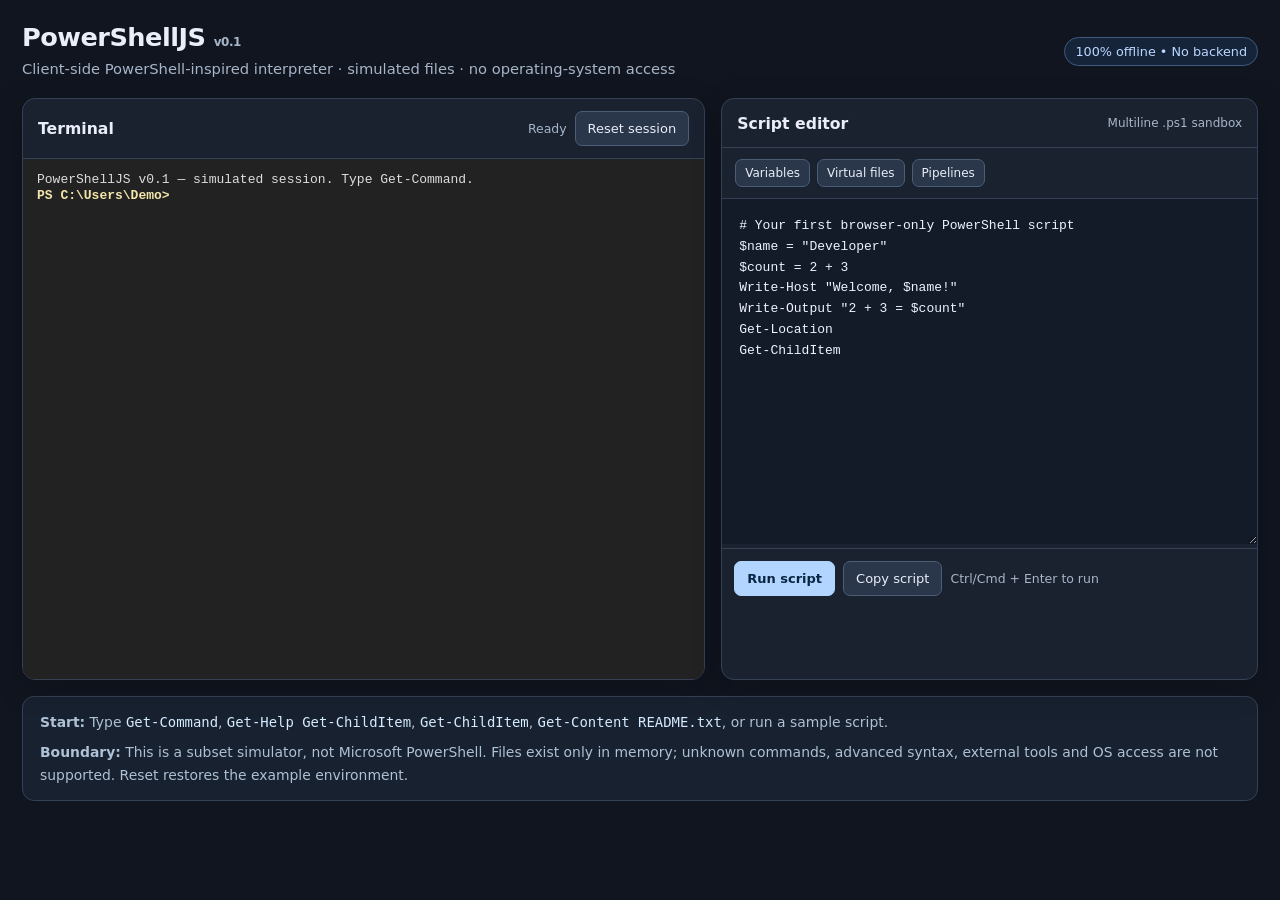
==== index.html @ 0ccc7b7d "v0.1" ====
<!DOCTYPE html>
<html lang="en">
<head>
  <meta charset="utf-8">
  <meta name="viewport" content="width=device-width,initial-scale=1">
  <title>PowerShellJS v0.1 — Browser Simulator</title>
  <link rel="stylesheet" href="COM_TERM.css">
  <link rel="stylesheet" href="PS_APP.css">
</head>
<body>
  <main class="page">
    <header class="top">
      <div><h1>PowerShellJS <span class="mini">v0.1</span></h1>
        <p class="subtitle">Client-side PowerShell-inspired interpreter · simulated files · no operating-system access</p></div>
      <span class="tag">100% offline • No backend</span>
    </header>
    <div class="layout">
      <section class="panel" aria-label="PowerShell terminal">
        <div class="panelhead"><h2>Terminal</h2><div class="controls"><span id="status" class="status" aria-live="polite">Ready</span><button id="reset" title="Reset variables and virtual files">Reset session</button></div></div>
        <div class="terminal-shell"><div id="terminal" aria-label="Command terminal"></div></div>
      </section>
      <section class="panel" aria-label="PowerShell script editor">
        <div class="panelhead"><h2>Script editor</h2><span class="mini">Multiline .ps1 sandbox</span></div>
        <div class="sample-bar" aria-label="Example scripts">
          <button type="button" data-example="hello">Variables</button>
          <button type="button" data-example="files">Virtual files</button>
          <button type="button" data-example="pipeline">Pipelines</button>
        </div>
        <label class="sr-only" for="script">PowerShell script</label>
        <textarea id="script" class="editor" autocomplete="off" spellcheck="false"># Your first browser-only PowerShell script
$name = "Developer"
$count = 2 + 3
Write-Host "Welcome, $name!"
Write-Output "2 + 3 = $count"
Get-Location
Get-ChildItem</textarea>
        <div class="toolbar">
          <button class="primary" type="button" id="run">Run script</button>
          <button type="button" id="copy">Copy script</button>
          <span class="status">Ctrl/Cmd + Enter to run</span>
        </div>
      </section>
    </div>
    <section class="notes" aria-label="Simulator information">
      <p><strong>Start:</strong> Type <code>Get-Command</code>, <code>Get-Help Get-ChildItem</code>, <code>Get-ChildItem</code>, <code>Get-Content README.txt</code>, or run a sample script.</p>
      <p><strong>Boundary:</strong> This is a subset simulator, not Microsoft PowerShell. Files exist only in memory; unknown commands, advanced syntax, external tools and OS access are not supported. Reset restores the example environment.</p>
    </section>
  </main>
  <script src="COM_TERM.js"></script>
  <script src="PS_CORE.js"></script>
  <script src="PS_TERMINAL_ADAPTER.js"></script>
  <script>
    (function () {
      'use strict';
      const registry = new PowerShellTerminal.EngineRegistry();
      registry.register('builtin-v0.1', () => new PowerShellJS.PowerShellSimulator());
      const terminal = new TERMINAL({
        container:'terminal', storageKey:'PowerShellJS_v01_history',
        welcome:'PowerShellJS v0.1 — simulated session. Type Get-Command.\n',
        prompt:'PS C:\\Users\\Demo',separator:'&gt; ', preserveWhitespace:true
      });
      const status = document.querySelector('#status');
      const adapter = new PowerShellTerminal.TerminalEngineAdapter(terminal,registry.create('builtin-v0.1'),{
        onStatus: value => {status.textContent = value;}
      });
      const editor=document.querySelector('#script');
      const samples={
        hello: '# Variables, interpolation and arithmetic\n$name = "Ada"\n$count = 5 * 3\nWrite-Host "Hello, $name"\nWrite-Output "Result: $count"\n$count',
        files: '# Files are simulated, not written to your computer\nGet-Location\nGet-ChildItem C:\\Temp\nNew-Item -Path C:\\Temp\\notes.txt -ItemType File\nSet-Content -Path C:\\Temp\\notes.txt -Value "Saved in virtual memory"\nGet-Content C:\\Temp\\notes.txt\nTest-Path C:\\Temp\\notes.txt',
        pipeline: '# Objects flow between supported cmdlets\nGet-ChildItem C:\\Users\\Demo | Where-Object { $_.Length -gt 10 } | Select-Object Name,Length\nGet-Command | Sort-Object -Property Name | Select-Object Name'
      };
      document.querySelector('#run').addEventListener('click',()=>adapter.submit(editor.value));
      document.querySelector('#reset').addEventListener('click',()=>adapter.reset());
      document.querySelector('#copy').addEventListener('click',async()=>{
        try {await navigator.clipboard.writeText(editor.value);status.textContent='Copied';}
        catch (_) {editor.focus();editor.select();status.textContent='Select and copy script';}
      });
      document.querySelectorAll('[data-example]').forEach(button=>button.addEventListener('click',()=>{editor.value=samples[button.dataset.example];editor.focus();}));
      editor.addEventListener('keydown',event=>{
        if(event.key==='Enter' && (event.ctrlKey || event.metaKey)) {event.preventDefault();adapter.submit(editor.value);}
        if(event.key==='Tab' && !event.shiftKey) {
          event.preventDefault();const a=editor.selectionStart,b=editor.selectionEnd;
          editor.setRangeText('  ',a,b,'end');
        }
      });
      // Deliberately export a small development API without binding it to COM_TERM internals.
      window.PowerShellJSApp={registry,adapter,terminal,get engine(){return adapter.engine;}};
    })();
  </script>
</body>
</html>
---- COM_TERM.css ----
/*
 * COM_TERM.css
 *
 * Terminal rules extracted from the VanillaTerm section of AsciiCAD.css,
 * scoped for RetroAppleJS.  Page-global AsciiCAD styles are intentionally
 * excluded.
 */

.VanillaTerm { background-color: #222222; color: white; font-family: "Inconsolata", "Courier New", Courier, monospace; text-underline-offset: 0.2em; font-weight: bold; font-size:80%; overflow: hidden; padding: 0.1em 0.1em; }
.VanillaTerm .container { width: 100%; height: 100%; overflow-y: auto; }
.VanillaTerm .container ::selection { background-color: #f3e5ab; text-shadow: none !important; }
.VanillaTerm .container { scrollbar-color: #808080 #222; }
.VanillaTerm output { clear: both; line-height: 1.25em; width: 100%; }
.VanillaTerm output pre { margin: 0; padding: 0; }
.VanillaTerm output span { display: block; font-weight: normal; color: #dddddd; }
.VanillaTerm .prompt,
.VanillaTerm a { color: #f3e5ab; font-weight: bold; }
.VanillaTerm .prompt { line-height: 1.25em; margin-right: 0.5em; }
.VanillaTerm .command { display: flex; }
.VanillaTerm .command.input .prompt { color: grey; font-weight: normal; }
.VanillaTerm .command.idle .input { display: none; }
.VanillaTerm .command.hidden .prompt { display: none; }
.VanillaTerm .command.hidden .input { max-width: 1px; }
.VanillaTerm .command .input { background-color: transparent; border: none; color: inherit; font: inherit; flex: 1; margin: 0; outline: none; padding: 0; }

/*
 * Serial Pro terminal presentation modes.
 *
 * Dark is the normal terminal view. Light deliberately reuses the shared
 * COM_MAIN.css .dotmatrix_bck paper skin so printer/text-stream output can be
 * read as continuous paper rather than as a CRT-like terminal.
 */
.serialpro_terminal_host.serialpro_terminal_light.VanillaTerm {
  background-color:#f4f4f4;
  color:#111111;
}

.serialpro_terminal_host.serialpro_terminal_light.VanillaTerm .container {
  scrollbar-color:#9a9a9a transparent;
}

.serialpro_terminal_host.serialpro_terminal_light.VanillaTerm output span {
  color:#111111;
}

.serialpro_terminal_host.serialpro_terminal_light.VanillaTerm output span.serial-rx {
  color:#111111;
}

.serialpro_terminal_host.serialpro_terminal_light.VanillaTerm output span.serial-tx,
.serialpro_terminal_host.serialpro_terminal_light.VanillaTerm .prompt,
.serialpro_terminal_host.serialpro_terminal_light.VanillaTerm a {
  color:#6b4e16;
}

.serialpro_terminal_host.serialpro_terminal_light.VanillaTerm output span.serial-meta {
  color:#606060;
}

.serialpro_terminal_host.serialpro_terminal_light.VanillaTerm .command .input {
  color:#111111;
}

.serialpro_terminal_host.serialpro_terminal_light.VanillaTerm .container ::selection {
  background-color:#6b4e16;
  color:#ffffff;
}


.VanillaTerm .command .spinner:before { display: inline-block; content: "\280B"; animation: VanillaTerm_spin 1s linear infinite; vertical-align: middle; margin-right: 10px; }
@keyframes VanillaTerm_spin { 0% { content: "\280B" } 10% { content: "\2819" } 20% { content: "\2839" } 30% { content: "\2838" } 40% { content: "\283C" }
50% { content: "\2834" } 60% { content: "\2826" } 70% { content: "\2827" } 80% { content: "\2807" } 90% { content: "\280F" } }

.VanillaTerm output span.serial-stream {
  display:inline;
  white-space:pre-wrap;
  overflow-wrap:anywhere;
}

.VanillaTerm output span.serial-rx { color:#dddddd; }
.VanillaTerm output span.serial-tx { color:#f3e5ab; }
.VanillaTerm output span.serial-meta { color:#9aa3aa; font-style:italic; }

.serialpro_terminal_popup .com_popup_body {
  background:#222222;
  padding:0;
  overflow:hidden;
}

.serialpro_terminal_host {
  width:100%;
  height:100%;
  min-height:0;
}
---- PS_APP.css ----
:root { color-scheme: dark; --bg:#10151f; --panel:#1a2230; --line:#344155; --text:#e9eef9; --muted:#a7b5c8; --accent:#9ac7ff; --focus:#c4d9ff; }
* { box-sizing: border-box; }
html, body { margin:0; min-height:100%; background:var(--bg); color:var(--text); font-family:system-ui,-apple-system,"Segoe UI",sans-serif; }
body { padding:22px; }
.page { margin:0 auto; max-width:1320px; }
.top {display:flex;align-items:center;justify-content:space-between;gap:20px;margin-bottom:18px;flex-wrap:wrap}
h1 {font-size:1.6rem;letter-spacing:-.02em;margin:0 0 6px}
.subtitle {margin:0;color:var(--muted);font-size:.92rem;line-height:1.5}
.tag {font-size:.8rem;color:#bad7ff;padding:6px 10px;border:1px solid #3d5b7f;border-radius:25px;background:#16243a;white-space:nowrap}
.layout {display:grid;grid-template-columns:minmax(0,1.12fr) minmax(360px,.88fr);gap:16px}
.panel {border:1px solid var(--line);background:var(--panel);border-radius:13px;overflow:hidden;min-width:0;box-shadow:0 8px 30px #05070b3d}
.panelhead {display:flex;align-items:center;justify-content:space-between;gap:12px;padding:12px 15px;border-bottom:1px solid var(--line);min-height:49px}
.panelhead h2 {margin:0;font-size:.98rem;font-weight:650}
.mini {font-size:.75rem;color:var(--muted)}
.terminal-shell {height:520px;min-height:240px;background:#222}
#terminal {height:100%;width:100%;padding:13px 14px;font-size:13px;font-weight:normal}
#terminal.VanillaTerm .container {height:100%}
#terminal.VanillaTerm .command {min-height:20px}
#terminal.VanillaTerm .command .prompt {white-space:pre}
#terminal.VanillaTerm output .line {display:flex;white-space:pre-wrap;overflow-wrap:anywhere;align-items:flex-start}
#terminal.VanillaTerm output .line .prompt {flex-shrink:0}
#terminal.VanillaTerm output span.serial-stream {line-height:1.55}
.editor {width:100%;min-height:345px;resize:vertical;border:0;outline:0;background:#141b28;color:#edf3ff;padding:17px;font:13px/1.6 "SFMono-Regular",Consolas,"Courier New",monospace;tab-size:2}
.editor:focus-visible {box-shadow:inset 0 0 0 2px #587db1}
.toolbar {display:flex;flex-wrap:wrap;gap:8px;padding:12px;border-top:1px solid var(--line);align-items:center}
button,select {font:inherit;font-size:13px;border-radius:7px;border:1px solid #4b5d77;color:#e9eef9;background:#2a3649;cursor:pointer;padding:9px 12px}
button:hover,select:hover {border-color:#9ac7ff;background:#354765}
button:focus-visible,select:focus-visible {outline:2px solid var(--focus);outline-offset:2px}
button.primary {background:#b2d5ff;color:#0a2542;border-color:#b2d5ff;font-weight:700}
button.primary:hover {background:#d6e9ff}
.controls {display:flex;justify-content:space-between;gap:8px;flex-wrap:wrap;align-items:center}
.status {color:var(--muted);font-size:.78rem}
.notes {border:1px solid var(--line);background:#172130;padding:14px 17px;border-radius:12px;margin-top:16px;color:#afc1d5;font-size:.87rem;line-height:1.6}
.notes p {margin:0 0 8px}.notes p:last-child{margin:0}
.notes code {color:#d5ebff}
.sample-bar {display:flex;flex-wrap:wrap;gap:7px;padding:11px 13px;border-bottom:1px solid var(--line)}
.sample-bar button {padding:6px 9px;font-size:12px}
.sr-only {position:absolute;width:1px;height:1px;padding:0;margin:-1px;overflow:hidden;clip:rect(0,0,0,0);white-space:nowrap;border:0}
@media(max-width:850px) {.layout {grid-template-columns:1fr}.terminal-shell {height:350px}.editor {min-height:260px}body{padding:12px}}
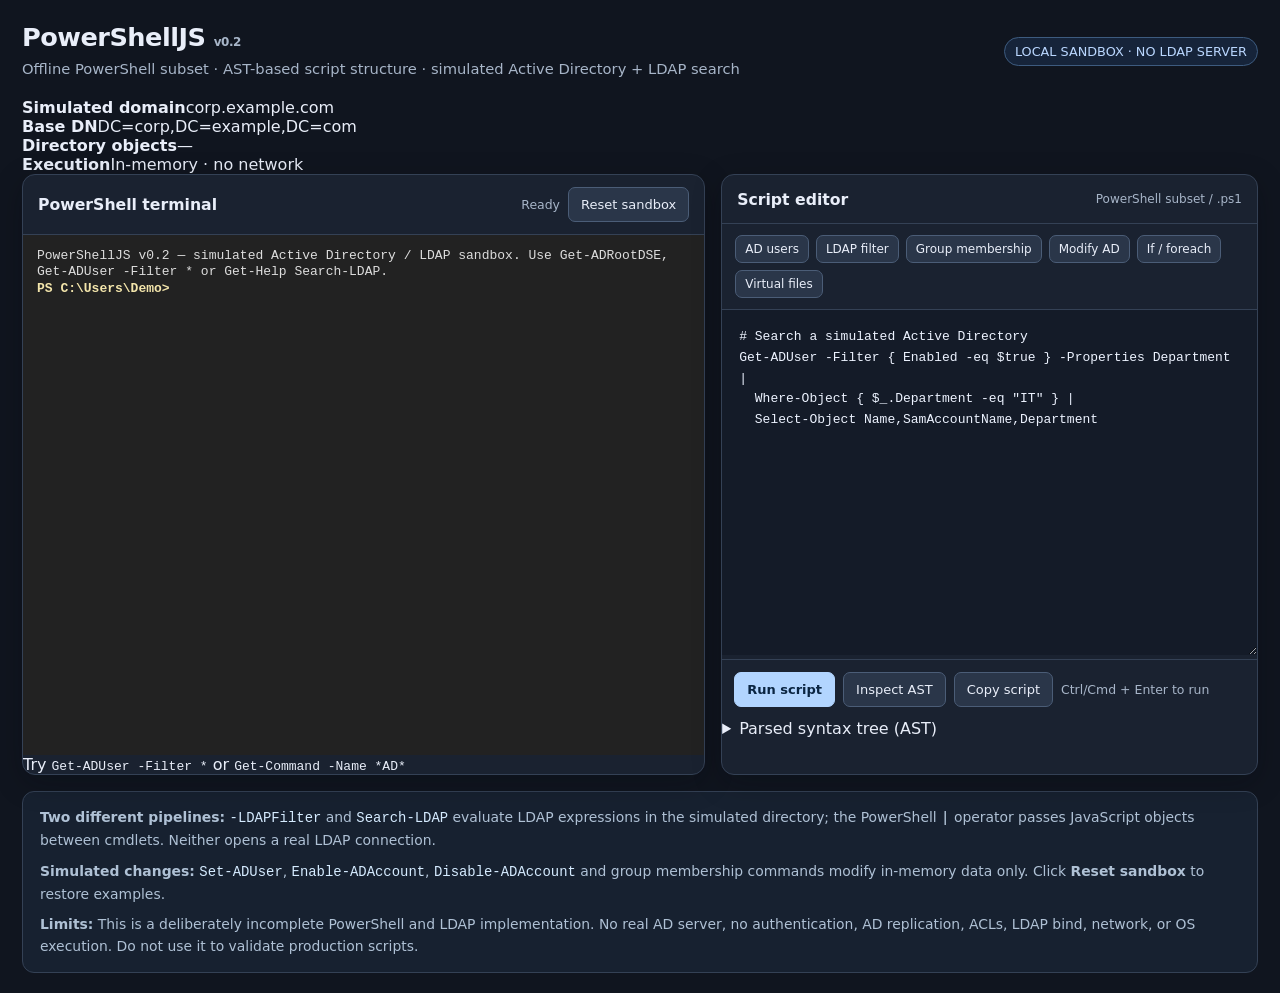
==== commit 310ffaaf: "cleanup" ====
--- a/index.html
+++ b/index.html
@@ -1,91 +1,100 @@
 <!DOCTYPE html>
 <html lang="en">
 <head>
-  <meta charset="utf-8">
-  <meta name="viewport" content="width=device-width,initial-scale=1">
-  <title>PowerShellJS v0.1 — Browser Simulator</title>
-  <link rel="stylesheet" href="COM_TERM.css">
-  <link rel="stylesheet" href="PS_APP.css">
+  <meta charset="utf-8"><meta name="viewport" content="width=device-width,initial-scale=1">
+  <title>PowerShellJS v0.2 — Active Directory Sandbox</title>
+  <link rel="stylesheet" href="COM_TERM.css"><link rel="stylesheet" href="PS_APP.css">
 </head>
 <body>
-  <main class="page">
-    <header class="top">
-      <div><h1>PowerShellJS <span class="mini">v0.1</span></h1>
-        <p class="subtitle">Client-side PowerShell-inspired interpreter · simulated files · no operating-system access</p></div>
-      <span class="tag">100% offline • No backend</span>
-    </header>
-    <div class="layout">
-      <section class="panel" aria-label="PowerShell terminal">
-        <div class="panelhead"><h2>Terminal</h2><div class="controls"><span id="status" class="status" aria-live="polite">Ready</span><button id="reset" title="Reset variables and virtual files">Reset session</button></div></div>
-        <div class="terminal-shell"><div id="terminal" aria-label="Command terminal"></div></div>
-      </section>
-      <section class="panel" aria-label="PowerShell script editor">
-        <div class="panelhead"><h2>Script editor</h2><span class="mini">Multiline .ps1 sandbox</span></div>
-        <div class="sample-bar" aria-label="Example scripts">
-          <button type="button" data-example="hello">Variables</button>
-          <button type="button" data-example="files">Virtual files</button>
-          <button type="button" data-example="pipeline">Pipelines</button>
-        </div>
-        <label class="sr-only" for="script">PowerShell script</label>
-        <textarea id="script" class="editor" autocomplete="off" spellcheck="false"># Your first browser-only PowerShell script
-$name = "Developer"
-$count = 2 + 3
-Write-Host "Welcome, $name!"
-Write-Output "2 + 3 = $count"
-Get-Location
-Get-ChildItem</textarea>
-        <div class="toolbar">
-          <button class="primary" type="button" id="run">Run script</button>
-          <button type="button" id="copy">Copy script</button>
-          <span class="status">Ctrl/Cmd + Enter to run</span>
-        </div>
-      </section>
+<main class="page">
+  <header class="top">
+    <div>
+      <h1>PowerShellJS <span class="mini">v0.2</span></h1>
+      <p class="subtitle">Offline PowerShell subset · AST-based script structure · simulated Active Directory + LDAP search</p>
     </div>
-    <section class="notes" aria-label="Simulator information">
-      <p><strong>Start:</strong> Type <code>Get-Command</code>, <code>Get-Help Get-ChildItem</code>, <code>Get-ChildItem</code>, <code>Get-Content README.txt</code>, or run a sample script.</p>
-      <p><strong>Boundary:</strong> This is a subset simulator, not Microsoft PowerShell. Files exist only in memory; unknown commands, advanced syntax, external tools and OS access are not supported. Reset restores the example environment.</p>
+    <span class="tag">LOCAL SANDBOX · NO LDAP SERVER</span>
+  </header>
+  <div class="directory-strip" aria-label="Directory environment">
+    <div><strong>Simulated domain</strong><span>corp.example.com</span></div>
+    <div><strong>Base DN</strong><span>DC=corp,DC=example,DC=com</span></div>
+    <div><strong>Directory objects</strong><span id="entry-count">—</span></div>
+    <div><strong>Execution</strong><span>In-memory · no network</span></div>
+  </div>
+  <div class="layout">
+    <section class="panel" aria-label="PowerShell terminal">
+      <div class="panelhead"><h2>PowerShell terminal</h2><div class="controls"><span id="status" class="status" aria-live="polite">Ready</span><button id="reset" type="button" title="Reset variables, virtual files, simulated AD objects, and LDAP query log">Reset sandbox</button></div></div>
+      <div class="terminal-shell"><div id="terminal" aria-label="Interactive PowerShell terminal"></div></div>
+      <div class="panel-foot">Try <code>Get-ADUser -Filter *</code> or <code>Get-Command -Name *AD*</code></div>
     </section>
-  </main>
-  <script src="COM_TERM.js"></script>
-  <script src="PS_CORE.js"></script>
-  <script src="PS_TERMINAL_ADAPTER.js"></script>
-  <script>
-    (function () {
-      'use strict';
-      const registry = new PowerShellTerminal.EngineRegistry();
-      registry.register('builtin-v0.1', () => new PowerShellJS.PowerShellSimulator());
-      const terminal = new TERMINAL({
-        container:'terminal', storageKey:'PowerShellJS_v01_history',
-        welcome:'PowerShellJS v0.1 — simulated session. Type Get-Command.\n',
-        prompt:'PS C:\\Users\\Demo',separator:'&gt; ', preserveWhitespace:true
-      });
-      const status = document.querySelector('#status');
-      const adapter = new PowerShellTerminal.TerminalEngineAdapter(terminal,registry.create('builtin-v0.1'),{
-        onStatus: value => {status.textContent = value;}
-      });
-      const editor=document.querySelector('#script');
-      const samples={
-        hello: '# Variables, interpolation and arithmetic\n$name = "Ada"\n$count = 5 * 3\nWrite-Host "Hello, $name"\nWrite-Output "Result: $count"\n$count',
-        files: '# Files are simulated, not written to your computer\nGet-Location\nGet-ChildItem C:\\Temp\nNew-Item -Path C:\\Temp\\notes.txt -ItemType File\nSet-Content -Path C:\\Temp\\notes.txt -Value "Saved in virtual memory"\nGet-Content C:\\Temp\\notes.txt\nTest-Path C:\\Temp\\notes.txt',
-        pipeline: '# Objects flow between supported cmdlets\nGet-ChildItem C:\\Users\\Demo | Where-Object { $_.Length -gt 10 } | Select-Object Name,Length\nGet-Command | Sort-Object -Property Name | Select-Object Name'
-      };
-      document.querySelector('#run').addEventListener('click',()=>adapter.submit(editor.value));
-      document.querySelector('#reset').addEventListener('click',()=>adapter.reset());
-      document.querySelector('#copy').addEventListener('click',async()=>{
-        try {await navigator.clipboard.writeText(editor.value);status.textContent='Copied';}
-        catch (_) {editor.focus();editor.select();status.textContent='Select and copy script';}
-      });
-      document.querySelectorAll('[data-example]').forEach(button=>button.addEventListener('click',()=>{editor.value=samples[button.dataset.example];editor.focus();}));
-      editor.addEventListener('keydown',event=>{
-        if(event.key==='Enter' && (event.ctrlKey || event.metaKey)) {event.preventDefault();adapter.submit(editor.value);}
-        if(event.key==='Tab' && !event.shiftKey) {
-          event.preventDefault();const a=editor.selectionStart,b=editor.selectionEnd;
-          editor.setRangeText('  ',a,b,'end');
-        }
-      });
-      // Deliberately export a small development API without binding it to COM_TERM internals.
-      window.PowerShellJSApp={registry,adapter,terminal,get engine(){return adapter.engine;}};
-    })();
-  </script>
+    <section class="panel" aria-label="PowerShell script editor">
+      <div class="panelhead"><h2>Script editor</h2><span class="mini">PowerShell subset / .ps1</span></div>
+      <nav class="sample-bar" aria-label="Sample scripts">
+        <button type="button" data-example="adUsers">AD users</button>
+        <button type="button" data-example="ldap">LDAP filter</button>
+        <button type="button" data-example="groups">Group membership</button>
+        <button type="button" data-example="modify">Modify AD</button>
+        <button type="button" data-example="logic">If / foreach</button>
+        <button type="button" data-example="files">Virtual files</button>
+      </nav>
+      <label class="sr-only" for="script">PowerShell script source</label>
+      <textarea id="script" class="editor" spellcheck="false" autocomplete="off"># Search a simulated Active Directory
+Get-ADUser -Filter { Enabled -eq $true } -Properties Department |
+  Where-Object { $_.Department -eq "IT" } |
+  Select-Object Name,SamAccountName,Department</textarea>
+      <div class="toolbar"><button class="primary" id="run" type="button">Run script</button><button id="inspect" type="button">Inspect AST</button><button id="copy" type="button">Copy script</button><span class="status">Ctrl/Cmd + Enter to run</span></div>
+      <details class="ast-details" id="ast-details"><summary>Parsed syntax tree (AST)</summary><pre id="ast-output" class="ast-output">Click Inspect AST to see the structural parser output.</pre></details>
+    </section>
+  </div>
+  <section class="notes">
+    <p><strong>Two different pipelines:</strong> <code>-LDAPFilter</code> and <code>Search-LDAP</code> evaluate LDAP expressions in the simulated directory; the PowerShell <code>|</code> operator passes JavaScript objects between cmdlets. Neither opens a real LDAP connection.</p>
+    <p><strong>Simulated changes:</strong> <code>Set-ADUser</code>, <code>Enable-ADAccount</code>, <code>Disable-ADAccount</code> and group membership commands modify in-memory data only. Click <strong>Reset sandbox</strong> to restore examples.</p>
+    <p><strong>Limits:</strong> This is a deliberately incomplete PowerShell and LDAP implementation. No real AD server, no authentication, AD replication, ACLs, LDAP bind, network, or OS execution. Do not use it to validate production scripts.</p>
+  </section>
+</main>
+<script src="COM_TERM.js"></script>
+<script src="PS_PARSER.js"></script>
+<script src="PS_AD.js"></script>
+<script src="PS_AD_COMMANDS.js"></script>
+<script src="PS_CORE.js"></script>
+<script src="PS_TERMINAL_ADAPTER.js"></script>
+<script>
+(function(){
+ 'use strict';
+ const registry=new PowerShellTerminal.EngineRegistry();
+ registry.register('powershelljs-0.2',()=>new PowerShellJS.PowerShellSimulator());
+ const terminal=new TERMINAL({container:'terminal',storageKey:'PowerShellJS_v02_history',welcome:'PowerShellJS v0.2 — simulated Active Directory / LDAP sandbox.\nUse Get-ADRootDSE, Get-ADUser -Filter * or Get-Help Search-LDAP.\n',prompt:'PS C:\\Users\\Demo',separator:'&gt; ',preserveWhitespace:true});
+ const status=document.getElementById('status'),editor=document.getElementById('script'),entryCount=document.getElementById('entry-count');
+ const adapter=new PowerShellTerminal.TerminalEngineAdapter(terminal,registry.create('powershelljs-0.2'),{onStatus:value=>{status.textContent=value;}});
+ const samples={
+  adUsers:'# PowerShell AD cmdlet filter + object pipeline\nGet-ADUser -Filter { Enabled -eq $true } -Properties Department,Mail |\n  Where-Object { $_.Department -eq "Finance" } |\n  Select-Object Name,SamAccountName,Department,Mail',
+  ldap:'# RFC 4515-style LDAP assertions interpreted in memory\nSearch-LDAP -BaseDN "OU=Users,DC=corp,DC=example,DC=com" -Scope Subtree -Filter "(&(objectCategory=person)(department=IT)(mail=*))" -Attributes cn,mail,department\nGet-LDAPQueryLog | Select-Object Filter,ResultCount',
+  groups:'# Group nesting and AD transitive membership\nGet-ADGroup -Filter "Name -like \'BR_*\'" | Select-Object Name\nGet-ADGroupMember -Identity APP_Reporting -Recursive | Select-Object Name,SamAccountName\nGet-ADPrincipalGroupMembership -Identity mia.jansen | Select-Object Name',
+  modify:'# Modify the fictional directory (reset restores original data)\nSet-ADUser -Identity leo.chen -Department Operations\nAdd-ADGroupMember -Identity BR_Operations -Members leo.chen\nGet-ADUser -Identity leo.chen -Properties Department\nGet-ADGroupMember -Identity BR_Operations',
+  logic:'# Capture command objects; control flow and functions\n$users = Get-ADUser -Filter "Department -eq \'IT\'" -Properties Department\nfunction ShowUser($u) { Write-Output $u.SamAccountName }\nforeach ($u in $users) {\n  if ($u.Enabled -eq $true) { ShowUser $u }\n}',
+  files:'# Original virtual Windows file system still works\nGet-Location\nGet-ChildItem C:\\Temp\nSet-Content C:\\Temp\\hello.txt -Value "Saved in memory"\nGet-Content C:\\Temp\\hello.txt'
+ };
+ function refreshStats(){entryCount.textContent=adapter.engine.session.directory.all().length+' objects';}
+ document.getElementById('run').addEventListener('click',async()=>{await adapter.submit(editor.value);refreshStats();});
+ document.getElementById('reset').addEventListener('click',async()=>{await adapter.reset();refreshStats();});
+ document.getElementById('inspect').addEventListener('click',()=>{
+  const target=document.getElementById('ast-output'),details=document.getElementById('ast-details');
+  try{target.textContent=JSON.stringify(adapter.engine.parse(editor.value),null,2);status.textContent='AST parsed';}
+  catch(error){target.textContent=`${error.code||'ParserError'}: ${error.message}`;status.textContent='Parse error';}
+  details.open=true;
+ });
+ document.getElementById('copy').addEventListener('click',async()=>{
+  try{await navigator.clipboard.writeText(editor.value);status.textContent='Copied';}
+  catch(_){editor.focus();editor.select();status.textContent='Select script to copy';}
+ });
+ document.querySelectorAll('[data-example]').forEach(button=>button.addEventListener('click',()=>{editor.value=samples[button.dataset.example];editor.focus();}));
+ editor.addEventListener('keydown',event=>{
+  if(event.key==='Enter'&&(event.ctrlKey||event.metaKey)){event.preventDefault();adapter.submit(editor.value).then(refreshStats);}
+  if(event.key==='Tab'&&!event.shiftKey){event.preventDefault();editor.setRangeText('  ',editor.selectionStart,editor.selectionEnd,'end');}
+ });
+ refreshStats();
+ // Minimal inspection surface for automated browser smoke tests.
+ globalThis.PowerShellJSApp={registry,terminal,adapter,editor,examples:samples};
+})();
+</script>
 </body>
 </html>
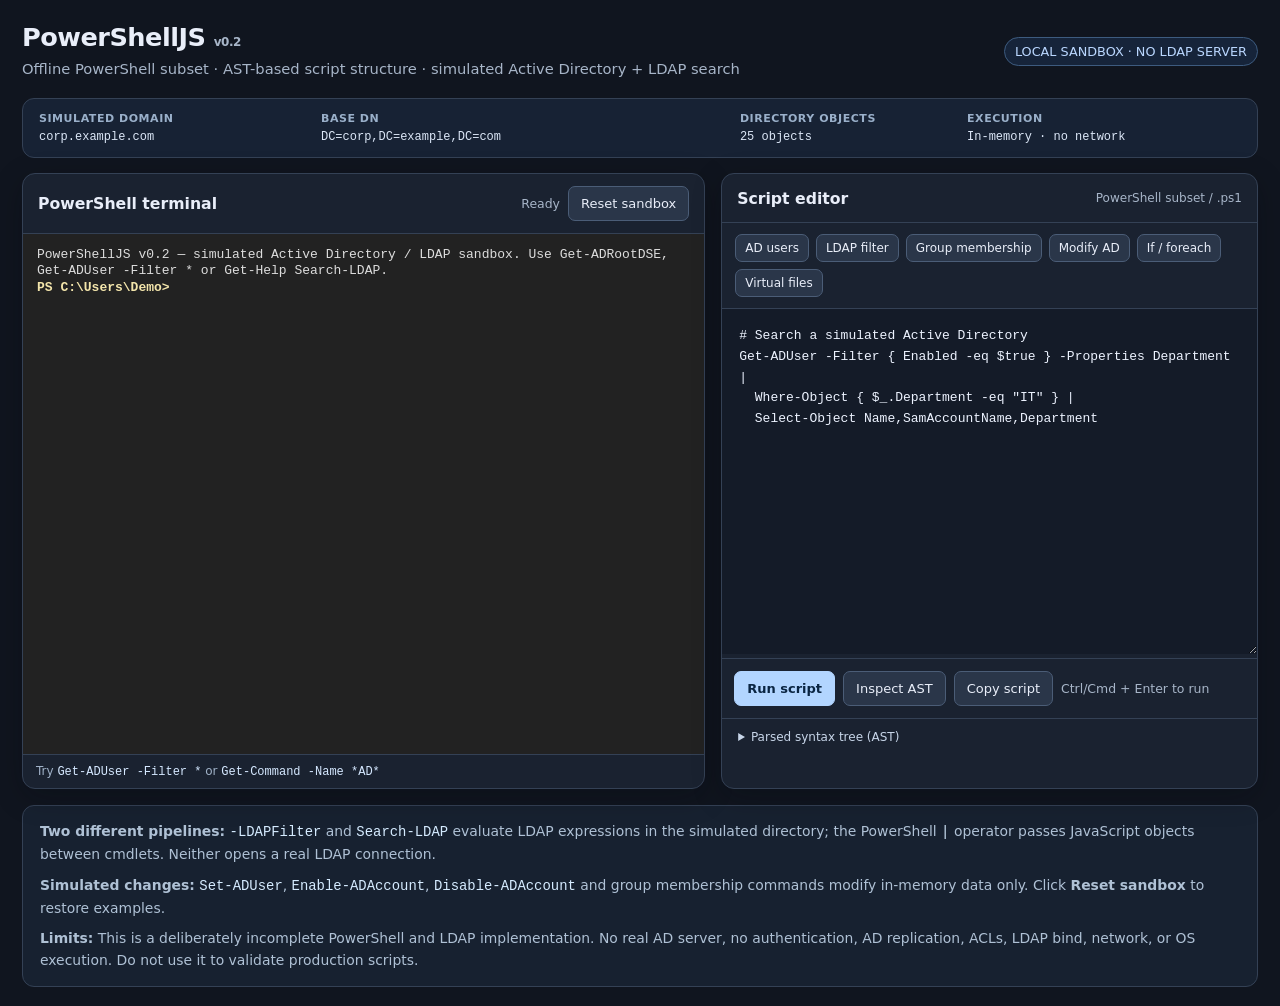
==== commit b89e7d55: "Update index.html" ====
--- a/index.html
+++ b/index.html
@@ -3,7 +3,7 @@
 <head>
   <meta charset="utf-8"><meta name="viewport" content="width=device-width,initial-scale=1">
   <title>PowerShellJS v0.2 — Active Directory Sandbox</title>
-  <link rel="stylesheet" href="COM_TERM.css"><link rel="stylesheet" href="PS_APP.css">
+  <link rel="stylesheet" href="res/COM_TERM.css"><link rel="stylesheet" href="res/PS_APP.css">
 </head>
 <body>
 <main class="page">
@@ -51,12 +51,12 @@
     <p><strong>Limits:</strong> This is a deliberately incomplete PowerShell and LDAP implementation. No real AD server, no authentication, AD replication, ACLs, LDAP bind, network, or OS execution. Do not use it to validate production scripts.</p>
   </section>
 </main>
-<script src="COM_TERM.js"></script>
-<script src="PS_PARSER.js"></script>
-<script src="PS_AD.js"></script>
-<script src="PS_AD_COMMANDS.js"></script>
-<script src="PS_CORE.js"></script>
-<script src="PS_TERMINAL_ADAPTER.js"></script>
+<script src="res/COM_TERM.js"></script>
+<script src="res/PS_PARSER.js"></script>
+<script src="res/PS_AD.js"></script>
+<script src="res/PS_AD_COMMANDS.js"></script>
+<script src="res/PS_CORE.js"></script>
+<script src="res/PS_TERMINAL_ADAPTER.js"></script>
 <script>
 (function(){
  'use strict';
--- a/res/COM_TERM.css
+++ b/res/COM_TERM.css
@@ -0,0 +1,94 @@
+/*
+ * COM_TERM.css
+ *
+ * Terminal rules extracted from the VanillaTerm section of AsciiCAD.css,
+ * scoped for RetroAppleJS.  Page-global AsciiCAD styles are intentionally
+ * excluded.
+ */
+
+.VanillaTerm { background-color: #222222; color: white; font-family: "Inconsolata", "Courier New", Courier, monospace; text-underline-offset: 0.2em; font-weight: bold; font-size:80%; overflow: hidden; padding: 0.1em 0.1em; }
+.VanillaTerm .container { width: 100%; height: 100%; overflow-y: auto; }
+.VanillaTerm .container ::selection { background-color: #f3e5ab; text-shadow: none !important; }
+.VanillaTerm .container { scrollbar-color: #808080 #222; }
+.VanillaTerm output { clear: both; line-height: 1.25em; width: 100%; }
+.VanillaTerm output pre { margin: 0; padding: 0; }
+.VanillaTerm output span { display: block; font-weight: normal; color: #dddddd; }
+.VanillaTerm .prompt,
+.VanillaTerm a { color: #f3e5ab; font-weight: bold; }
+.VanillaTerm .prompt { line-height: 1.25em; margin-right: 0.5em; }
+.VanillaTerm .command { display: flex; }
+.VanillaTerm .command.input .prompt { color: grey; font-weight: normal; }
+.VanillaTerm .command.idle .input { display: none; }
+.VanillaTerm .command.hidden .prompt { display: none; }
+.VanillaTerm .command.hidden .input { max-width: 1px; }
+.VanillaTerm .command .input { background-color: transparent; border: none; color: inherit; font: inherit; flex: 1; margin: 0; outline: none; padding: 0; }
+
+/*
+ * Serial Pro terminal presentation modes.
+ *
+ * Dark is the normal terminal view. Light deliberately reuses the shared
+ * COM_MAIN.css .dotmatrix_bck paper skin so printer/text-stream output can be
+ * read as continuous paper rather than as a CRT-like terminal.
+ */
+.serialpro_terminal_host.serialpro_terminal_light.VanillaTerm {
+  background-color:#f4f4f4;
+  color:#111111;
+}
+
+.serialpro_terminal_host.serialpro_terminal_light.VanillaTerm .container {
+  scrollbar-color:#9a9a9a transparent;
+}
+
+.serialpro_terminal_host.serialpro_terminal_light.VanillaTerm output span {
+  color:#111111;
+}
+
+.serialpro_terminal_host.serialpro_terminal_light.VanillaTerm output span.serial-rx {
+  color:#111111;
+}
+
+.serialpro_terminal_host.serialpro_terminal_light.VanillaTerm output span.serial-tx,
+.serialpro_terminal_host.serialpro_terminal_light.VanillaTerm .prompt,
+.serialpro_terminal_host.serialpro_terminal_light.VanillaTerm a {
+  color:#6b4e16;
+}
+
+.serialpro_terminal_host.serialpro_terminal_light.VanillaTerm output span.serial-meta {
+  color:#606060;
+}
+
+.serialpro_terminal_host.serialpro_terminal_light.VanillaTerm .command .input {
+  color:#111111;
+}
+
+.serialpro_terminal_host.serialpro_terminal_light.VanillaTerm .container ::selection {
+  background-color:#6b4e16;
+  color:#ffffff;
+}
+
+
+.VanillaTerm .command .spinner:before { display: inline-block; content: "\280B"; animation: VanillaTerm_spin 1s linear infinite; vertical-align: middle; margin-right: 10px; }
+@keyframes VanillaTerm_spin { 0% { content: "\280B" } 10% { content: "\2819" } 20% { content: "\2839" } 30% { content: "\2838" } 40% { content: "\283C" }
+50% { content: "\2834" } 60% { content: "\2826" } 70% { content: "\2827" } 80% { content: "\2807" } 90% { content: "\280F" } }
+
+.VanillaTerm output span.serial-stream {
+  display:inline;
+  white-space:pre-wrap;
+  overflow-wrap:anywhere;
+}
+
+.VanillaTerm output span.serial-rx { color:#dddddd; }
+.VanillaTerm output span.serial-tx { color:#f3e5ab; }
+.VanillaTerm output span.serial-meta { color:#9aa3aa; font-style:italic; }
+
+.serialpro_terminal_popup .com_popup_body {
+  background:#222222;
+  padding:0;
+  overflow:hidden;
+}
+
+.serialpro_terminal_host {
+  width:100%;
+  height:100%;
+  min-height:0;
+}
--- a/res/PS_APP.css
+++ b/res/PS_APP.css
@@ -0,0 +1,49 @@
+:root { color-scheme: dark; --bg:#10151f; --panel:#1a2230; --line:#344155; --text:#e9eef9; --muted:#a7b5c8; --accent:#9ac7ff; --focus:#c4d9ff; }
+* { box-sizing: border-box; }
+html, body { margin:0; min-height:100%; background:var(--bg); color:var(--text); font-family:system-ui,-apple-system,"Segoe UI",sans-serif; }
+body { padding:22px; }
+.page { margin:0 auto; max-width:1320px; }
+.top {display:flex;align-items:center;justify-content:space-between;gap:20px;margin-bottom:18px;flex-wrap:wrap}
+h1 {font-size:1.6rem;letter-spacing:-.02em;margin:0 0 6px}
+.subtitle {margin:0;color:var(--muted);font-size:.92rem;line-height:1.5}
+.tag {font-size:.8rem;color:#bad7ff;padding:6px 10px;border:1px solid #3d5b7f;border-radius:25px;background:#16243a;white-space:nowrap}
+.layout {display:grid;grid-template-columns:minmax(0,1.12fr) minmax(360px,.88fr);gap:16px}
+.panel {border:1px solid var(--line);background:var(--panel);border-radius:13px;overflow:hidden;min-width:0;box-shadow:0 8px 30px #05070b3d}
+.panelhead {display:flex;align-items:center;justify-content:space-between;gap:12px;padding:12px 15px;border-bottom:1px solid var(--line);min-height:49px}
+.panelhead h2 {margin:0;font-size:.98rem;font-weight:650}
+.mini {font-size:.75rem;color:var(--muted)}
+.terminal-shell {height:520px;min-height:240px;background:#222}
+#terminal {height:100%;width:100%;padding:13px 14px;font-size:13px;font-weight:normal}
+#terminal.VanillaTerm .container {height:100%}
+#terminal.VanillaTerm .command {min-height:20px}
+#terminal.VanillaTerm .command .prompt {white-space:pre}
+#terminal.VanillaTerm output .line {display:flex;white-space:pre-wrap;overflow-wrap:anywhere;align-items:flex-start}
+#terminal.VanillaTerm output .line .prompt {flex-shrink:0}
+#terminal.VanillaTerm output span.serial-stream {line-height:1.55}
+.editor {width:100%;min-height:345px;resize:vertical;border:0;outline:0;background:#141b28;color:#edf3ff;padding:17px;font:13px/1.6 "SFMono-Regular",Consolas,"Courier New",monospace;tab-size:2}
+.editor:focus-visible {box-shadow:inset 0 0 0 2px #587db1}
+.toolbar {display:flex;flex-wrap:wrap;gap:8px;padding:12px;border-top:1px solid var(--line);align-items:center}
+button,select {font:inherit;font-size:13px;border-radius:7px;border:1px solid #4b5d77;color:#e9eef9;background:#2a3649;cursor:pointer;padding:9px 12px}
+button:hover,select:hover {border-color:#9ac7ff;background:#354765}
+button:focus-visible,select:focus-visible {outline:2px solid var(--focus);outline-offset:2px}
+button.primary {background:#b2d5ff;color:#0a2542;border-color:#b2d5ff;font-weight:700}
+button.primary:hover {background:#d6e9ff}
+.controls {display:flex;justify-content:space-between;gap:8px;flex-wrap:wrap;align-items:center}
+.status {color:var(--muted);font-size:.78rem}
+.notes {border:1px solid var(--line);background:#172130;padding:14px 17px;border-radius:12px;margin-top:16px;color:#afc1d5;font-size:.87rem;line-height:1.6}
+.notes p {margin:0 0 8px}.notes p:last-child{margin:0}
+.notes code {color:#d5ebff}
+.sample-bar {display:flex;flex-wrap:wrap;gap:7px;padding:11px 13px;border-bottom:1px solid var(--line)}
+.sample-bar button {padding:6px 9px;font-size:12px}
+.sr-only {position:absolute;width:1px;height:1px;padding:0;margin:-1px;overflow:hidden;clip:rect(0,0,0,0);white-space:nowrap;border:0}
+@media(max-width:850px) {.layout {grid-template-columns:1fr}.terminal-shell {height:350px}.editor {min-height:260px}body{padding:12px}}
+.directory-strip {display:grid;grid-template-columns:1fr 1.5fr .8fr 1fr;gap:8px;margin-bottom:15px;background:#172234;border:1px solid var(--line);padding:13px 16px;border-radius:12px}
+.directory-strip>div{min-width:0;display:flex;flex-direction:column;gap:5px}
+.directory-strip strong{font-size:11px;text-transform:uppercase;color:#9ab0ca;letter-spacing:.05em}
+.directory-strip span{font-size:12px;font-family:Consolas,Monaco,monospace;color:#dce7f7;overflow-wrap:anywhere}
+.panel-foot{padding:9px 13px;border-top:1px solid var(--line);font-size:12px;color:#9fb1c7}
+.panel-foot code{color:#d5e8ff}
+.ast-details{border-top:1px solid var(--line);font-size:12px;color:#c8d6e9}
+.ast-details>summary{cursor:pointer;padding:11px 16px}
+.ast-output{margin:0;padding:14px 16px;max-height:245px;overflow:auto;background:#111923;white-space:pre-wrap;overflow-wrap:anywhere;font-size:11px;line-height:1.55}
+@media(max-width:850px){.directory-strip{grid-template-columns:repeat(2,minmax(0,1fr))}}
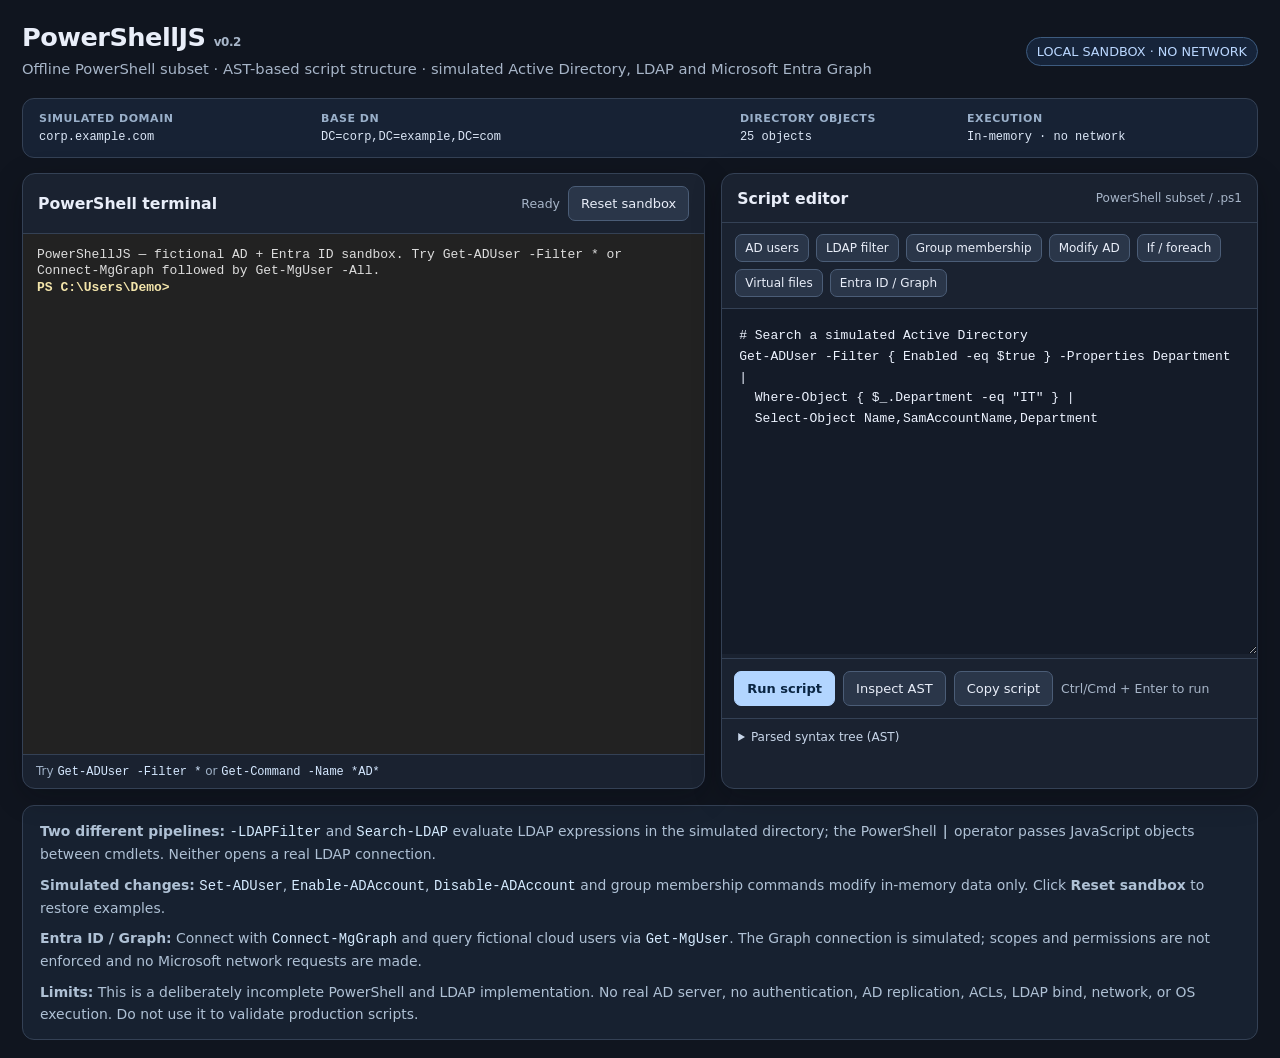
==== commit d516d9f6: "Entra ID - Graph" ====
--- a/index.html
+++ b/index.html
@@ -10,9 +10,9 @@
   <header class="top">
     <div>
       <h1>PowerShellJS <span class="mini">v0.2</span></h1>
-      <p class="subtitle">Offline PowerShell subset · AST-based script structure · simulated Active Directory + LDAP search</p>
+      <p class="subtitle">Offline PowerShell subset · AST-based script structure · simulated Active Directory, LDAP and Microsoft Entra Graph</p>
     </div>
-    <span class="tag">LOCAL SANDBOX · NO LDAP SERVER</span>
+    <span class="tag">LOCAL SANDBOX · NO NETWORK</span>
   </header>
   <div class="directory-strip" aria-label="Directory environment">
     <div><strong>Simulated domain</strong><span>corp.example.com</span></div>
@@ -22,7 +22,7 @@
   </div>
   <div class="layout">
     <section class="panel" aria-label="PowerShell terminal">
-      <div class="panelhead"><h2>PowerShell terminal</h2><div class="controls"><span id="status" class="status" aria-live="polite">Ready</span><button id="reset" type="button" title="Reset variables, virtual files, simulated AD objects, and LDAP query log">Reset sandbox</button></div></div>
+      <div class="panelhead"><h2>PowerShell terminal</h2><div class="controls"><span id="status" class="status" aria-live="polite">Ready</span><button id="reset" type="button" title="Reset variables, virtual files, AD and Entra directories, Graph session and LDAP query log">Reset sandbox</button></div></div>
       <div class="terminal-shell"><div id="terminal" aria-label="Interactive PowerShell terminal"></div></div>
       <div class="panel-foot">Try <code>Get-ADUser -Filter *</code> or <code>Get-Command -Name *AD*</code></div>
     </section>
@@ -35,6 +35,7 @@
         <button type="button" data-example="modify">Modify AD</button>
         <button type="button" data-example="logic">If / foreach</button>
         <button type="button" data-example="files">Virtual files</button>
+        <button type="button" data-example="graph">Entra ID / Graph</button>
       </nav>
       <label class="sr-only" for="script">PowerShell script source</label>
       <textarea id="script" class="editor" spellcheck="false" autocomplete="off"># Search a simulated Active Directory
@@ -48,13 +49,16 @@
   <section class="notes">
     <p><strong>Two different pipelines:</strong> <code>-LDAPFilter</code> and <code>Search-LDAP</code> evaluate LDAP expressions in the simulated directory; the PowerShell <code>|</code> operator passes JavaScript objects between cmdlets. Neither opens a real LDAP connection.</p>
     <p><strong>Simulated changes:</strong> <code>Set-ADUser</code>, <code>Enable-ADAccount</code>, <code>Disable-ADAccount</code> and group membership commands modify in-memory data only. Click <strong>Reset sandbox</strong> to restore examples.</p>
+    <p><strong>Entra ID / Graph:</strong> Connect with <code>Connect-MgGraph</code> and query fictional cloud users via <code>Get-MgUser</code>. The Graph connection is simulated; scopes and permissions are not enforced and no Microsoft network requests are made.</p>
     <p><strong>Limits:</strong> This is a deliberately incomplete PowerShell and LDAP implementation. No real AD server, no authentication, AD replication, ACLs, LDAP bind, network, or OS execution. Do not use it to validate production scripts.</p>
   </section>
 </main>
 <script src="res/COM_TERM.js"></script>
 <script src="res/PS_PARSER.js"></script>
-<script src="res/PS_AD.js"></script>
+<script src="res/AD_CORE.js"></script>
 <script src="res/PS_AD_COMMANDS.js"></script>
+<script src="res/ENTRA_CORE.js"></script>
+<script src="res/PS_GRAPH_COMMANDS.js"></script>
 <script src="res/PS_CORE.js"></script>
 <script src="res/PS_TERMINAL_ADAPTER.js"></script>
 <script>
@@ -62,7 +66,7 @@
  'use strict';
  const registry=new PowerShellTerminal.EngineRegistry();
  registry.register('powershelljs-0.2',()=>new PowerShellJS.PowerShellSimulator());
- const terminal=new TERMINAL({container:'terminal',storageKey:'PowerShellJS_v02_history',welcome:'PowerShellJS v0.2 — simulated Active Directory / LDAP sandbox.\nUse Get-ADRootDSE, Get-ADUser -Filter * or Get-Help Search-LDAP.\n',prompt:'PS C:\\Users\\Demo',separator:'&gt; ',preserveWhitespace:true});
+ const terminal=new TERMINAL({container:'terminal',storageKey:'PowerShellJS_v02_history',welcome:'PowerShellJS — fictional AD + Entra ID sandbox.\nTry Get-ADUser -Filter * or Connect-MgGraph followed by Get-MgUser -All.\n',prompt:'PS C:\\Users\\Demo',separator:'&gt; ',preserveWhitespace:true});
  const status=document.getElementById('status'),editor=document.getElementById('script'),entryCount=document.getElementById('entry-count');
  const adapter=new PowerShellTerminal.TerminalEngineAdapter(terminal,registry.create('powershelljs-0.2'),{onStatus:value=>{status.textContent=value;}});
  const samples={
@@ -71,7 +75,8 @@
   groups:'# Group nesting and AD transitive membership\nGet-ADGroup -Filter "Name -like \'BR_*\'" | Select-Object Name\nGet-ADGroupMember -Identity APP_Reporting -Recursive | Select-Object Name,SamAccountName\nGet-ADPrincipalGroupMembership -Identity mia.jansen | Select-Object Name',
   modify:'# Modify the fictional directory (reset restores original data)\nSet-ADUser -Identity leo.chen -Department Operations\nAdd-ADGroupMember -Identity BR_Operations -Members leo.chen\nGet-ADUser -Identity leo.chen -Properties Department\nGet-ADGroupMember -Identity BR_Operations',
   logic:'# Capture command objects; control flow and functions\n$users = Get-ADUser -Filter "Department -eq \'IT\'" -Properties Department\nfunction ShowUser($u) { Write-Output $u.SamAccountName }\nforeach ($u in $users) {\n  if ($u.Enabled -eq $true) { ShowUser $u }\n}',
-  files:'# Original virtual Windows file system still works\nGet-Location\nGet-ChildItem C:\\Temp\nSet-Content C:\\Temp\\hello.txt -Value "Saved in memory"\nGet-Content C:\\Temp\\hello.txt'
+  files:'# Original virtual Windows file system still works\nGet-Location\nGet-ChildItem C:\\Temp\nSet-Content C:\\Temp\\hello.txt -Value "Saved in memory"\nGet-Content C:\\Temp\\hello.txt',
+  graph:'# Connect to a simulated Entra tenant (no real Microsoft login)\nConnect-MgGraph -Scopes "User.Read.All,Group.Read.All"\nGet-MgUser -Filter "department eq \'IT\'" -Property "id,displayName,department"\nGet-MgGroup -All'
  };
  function refreshStats(){entryCount.textContent=adapter.engine.session.directory.all().length+' objects';}
  document.getElementById('run').addEventListener('click',async()=>{await adapter.submit(editor.value);refreshStats();});
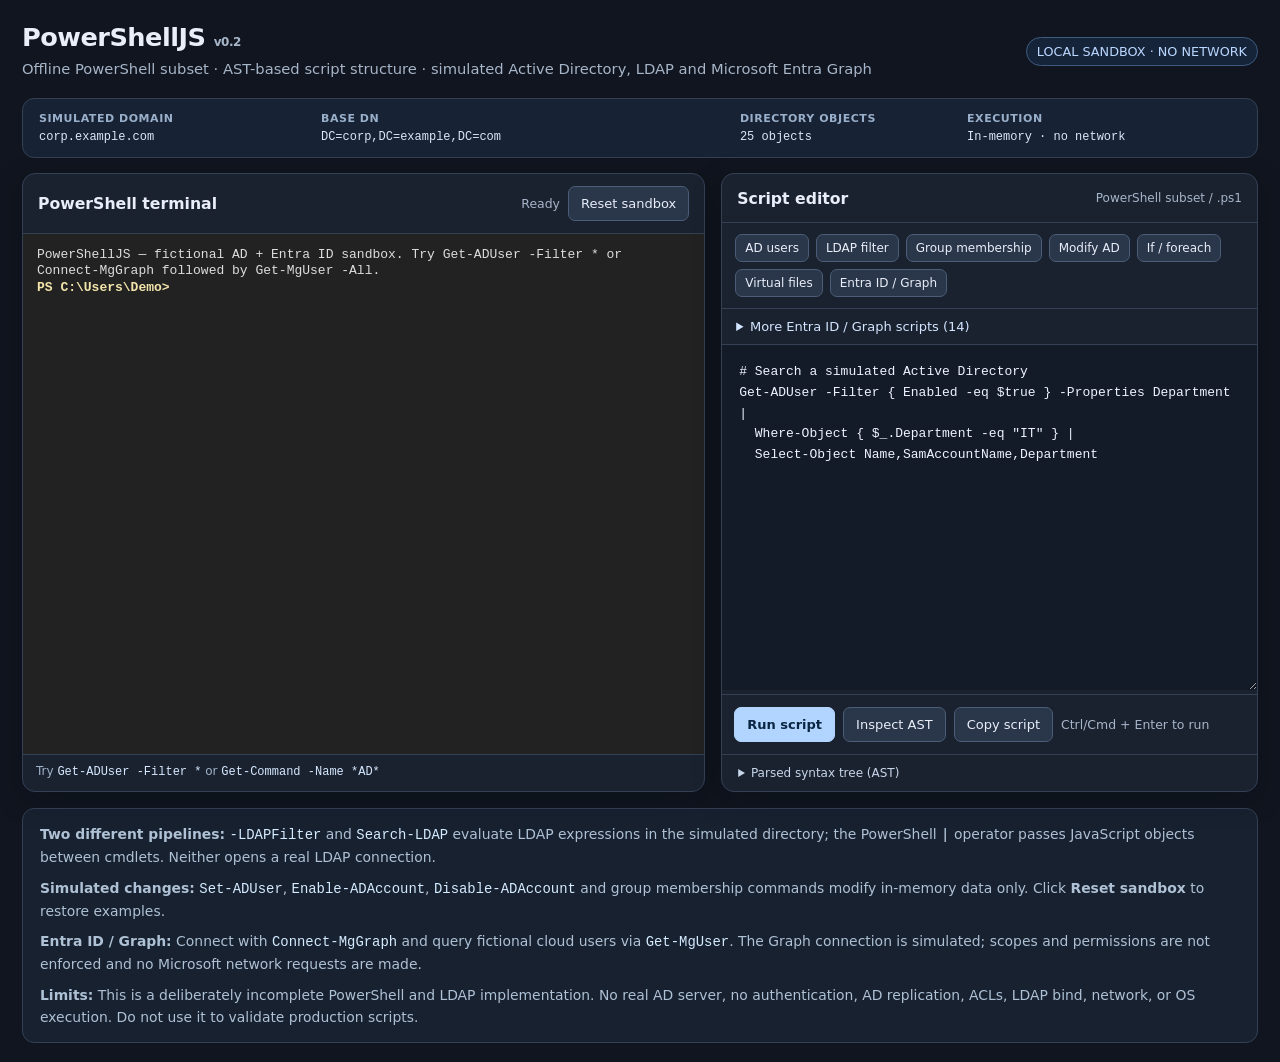
==== commit f823d9a2: "Graph instructions for Entra ID" ====
--- a/index.html
+++ b/index.html
@@ -4,6 +4,13 @@
   <meta charset="utf-8"><meta name="viewport" content="width=device-width,initial-scale=1">
   <title>PowerShellJS v0.2 — Active Directory Sandbox</title>
   <link rel="stylesheet" href="res/COM_TERM.css"><link rel="stylesheet" href="res/PS_APP.css">
+  <style>
+    .graph-library {border-bottom:1px solid var(--line)}
+    .graph-library summary {cursor:pointer;padding:10px 14px;font-size:13px;color:#d3e5ff}
+    .graph-library summary:hover {color:#fff}
+    .graph-library-label {padding:9px 14px 0;font-size:12px;color:#aebdd2}
+    .graph-library .sample-bar {padding-top:7px}
+  </style>
 </head>
 <body>
 <main class="page">
@@ -37,6 +44,29 @@
         <button type="button" data-example="files">Virtual files</button>
         <button type="button" data-example="graph">Entra ID / Graph</button>
       </nav>
+      <details class="graph-library" id="graph-library">
+        <summary>More Entra ID / Graph scripts (14)</summary>
+        <div class="graph-library-label">Read-only examples</div>
+        <nav class="sample-bar" aria-label="Read-only Microsoft Graph examples">
+          <button type="button" data-example="graphTenant" title="Tenant overview">Tenant overview</button>
+          <button type="button" data-example="graphITUsers" title="IT and enabled users">IT and enabled users</button>
+          <button type="button" data-example="graphPaging" title="Paging and counts">Paging and counts</button>
+          <button type="button" data-example="graphMembership" title="Direct/nested groups">Direct/nested groups</button>
+          <button type="button" data-example="graphRoles" title="Directory role members">Directory role members</button>
+          <button type="button" data-example="graphApplications" title="Apps, principals, devices">Apps, principals, devices</button>
+          <button type="button" data-example="graphRequest" title="Raw Graph API requests">Raw Graph API requests</button>
+          <button type="button" data-example="graphHybrid" title="Compare AD and Entra">Compare AD and Entra</button>
+        </nav>
+        <div class="graph-library-label">Changes simulated data — use Reset sandbox to restore</div>
+        <nav class="sample-bar" aria-label="Microsoft Graph mutation examples">
+          <button type="button" data-example="graphEnable" title="Enable cloud account">Enable cloud account</button>
+          <button type="button" data-example="graphNewUser" title="Create cloud user">Create cloud user</button>
+          <button type="button" data-example="graphNewGroup" title="Create security group">Create security group</button>
+          <button type="button" data-example="graphMembershipEdit" title="Add/remove group member">Add/remove group member</button>
+          <button type="button" data-example="graphPatch" title="Graph PATCH update">Graph PATCH update</button>
+          <button type="button" data-example="graphAppRegistration" title="Register application">Register application</button>
+        </nav>
+      </details>
       <label class="sr-only" for="script">PowerShell script source</label>
       <textarea id="script" class="editor" spellcheck="false" autocomplete="off"># Search a simulated Active Directory
 Get-ADUser -Filter { Enabled -eq $true } -Properties Department |
@@ -78,6 +108,106 @@
   files:'# Original virtual Windows file system still works\nGet-Location\nGet-ChildItem C:\\Temp\nSet-Content C:\\Temp\\hello.txt -Value "Saved in memory"\nGet-Content C:\\Temp\\hello.txt',
   graph:'# Connect to a simulated Entra tenant (no real Microsoft login)\nConnect-MgGraph -Scopes "User.Read.All,Group.Read.All"\nGet-MgUser -Filter "department eq \'IT\'" -Property "id,displayName,department"\nGet-MgGroup -All'
  };
+ Object.assign(samples, {
+  graphTenant: [
+    "# Simulated Microsoft Entra tenant and session",
+    "Connect-MgGraph -Scopes \"User.Read.All,Group.Read.All\"",
+    "Get-MgContext",
+    "Get-MgOrganization",
+    "Get-MgUser -All | Select-Object displayName,userPrincipalName",
+    "Get-MgGroup -All | Select-Object displayName,description"
+  ].join("\n"),
+  graphITUsers: [
+    "# OData filtering is different from AD LDAP filtering",
+    "Connect-MgGraph -Scopes \"User.Read.All\"",
+    "Get-MgUser -Filter \"department eq 'IT'\" -Property \"id,displayName,department,accountEnabled\" |",
+    "  Select-Object displayName,department,accountEnabled",
+    "Get-MgUser -Filter \"accountEnabled eq false\" -Property \"displayName,userPrincipalName,accountEnabled\""
+  ].join("\n"),
+  graphPaging: [
+    "# -Top limits a page; -All follows @odata.nextLink",
+    "Connect-MgGraph -Scopes \"User.Read.All\"",
+    "Get-MgUser -Top 1 -CountVariable userCount",
+    "$userCount",
+    "Get-MgUser -All -Top 1 -Property \"id,displayName,department\" |",
+    "  Select-Object displayName,department"
+  ].join("\n"),
+  graphMembership: [
+    "# Compare direct with transitive membership in a nested group",
+    "Connect-MgGraph -Scopes \"Group.Read.All\"",
+    "Get-MgGroup -All | Select-Object displayName,id",
+    "Get-MgGroupMember -GroupId f0000000-0000-4000-8000-000000000202 |",
+    "  Select-Object displayName,id",
+    "Get-MgGroupTransitiveMember -GroupId f0000000-0000-4000-8000-000000000202 |",
+    "  Select-Object displayName,id"
+  ].join("\n"),
+  graphRoles: [
+    "# Inspect fictional directory role assignments",
+    "Connect-MgGraph -Scopes \"RoleManagement.Read.Directory\"",
+    "Get-MgDirectoryRole -All | Select-Object displayName,id",
+    "Get-MgDirectoryRoleMember -DirectoryRoleId f0000000-0000-4000-8000-000000000601 |",
+    "  Select-Object displayName,userPrincipalName"
+  ].join("\n"),
+  graphApplications: [
+    "# Inventory the tenant's applications, service principals and devices",
+    "Connect-MgGraph -Scopes \"Application.Read.All,Device.Read.All\"",
+    "Get-MgApplication -All | Select-Object displayName,appId",
+    "Get-MgServicePrincipal -All | Select-Object displayName,appId,accountEnabled",
+    "Get-MgDevice -All | Select-Object displayName,operatingSystem,accountEnabled"
+  ].join("\n"),
+  graphRequest: [
+    "# REST-style Graph responses (including @odata.nextLink)",
+    "Connect-MgGraph -Scopes \"User.Read.All,Group.Read.All\"",
+    "Invoke-MgGraphRequest -Method GET -Uri '/v1.0/users?$top=1'",
+    "Invoke-MgGraphRequest -Method GET -Uri '/v1.0/groups?$select=id,displayName'"
+  ].join("\n"),
+  graphHybrid: [
+    "# Separate fictional directories: no synchronization is implied",
+    "Get-ADUser -Filter * | Select-Object Name,SamAccountName,Department",
+    "Connect-MgGraph -Scopes \"User.Read.All\"",
+    "Get-MgUser -All | Select-Object displayName,userPrincipalName,department"
+  ].join("\n"),
+  graphEnable: [
+    "# Changes are only in memory: Reset sandbox restores the original state",
+    "Connect-MgGraph -Scopes \"User.ReadWrite.All\"",
+    "Get-MgUser -UserId chloe.rivera@northwind.example -Property \"displayName,accountEnabled\"",
+    "Update-MgUser -UserId chloe.rivera@northwind.example -AccountEnabled $true -PassThru",
+    "Get-MgUser -UserId chloe.rivera@northwind.example -Property \"displayName,accountEnabled\""
+  ].join("\n"),
+  graphNewUser: [
+    "# Create a fictional user; password is not persisted by the simulator",
+    "Connect-MgGraph -Scopes \"User.ReadWrite.All\"",
+    "New-MgUser -DisplayName \"Dana Owens\" -UserPrincipalName dana@northwind.example -MailNickname dana -AccountEnabled $true -PasswordProfile '{\"password\":\"SIMULATED-PASSWORD\"}'",
+    "Get-MgUser -UserId dana@northwind.example -Property \"id,displayName,userPrincipalName,accountEnabled\""
+  ].join("\n"),
+  graphNewGroup: [
+    "# Create a cloud security group and inspect it",
+    "Connect-MgGraph -Scopes \"Group.ReadWrite.All\"",
+    "New-MgGroup -DisplayName \"Project Sunset\" -MailNickname project-sunset -MailEnabled $false -SecurityEnabled $true -GroupTypes \"\"",
+    "Get-MgGroup -Filter \"displayName eq 'Project Sunset'\""
+  ].join("\n"),
+  graphMembershipEdit: [
+    "# Add a new direct group member, inspect, then undo",
+    "Connect-MgGraph -Scopes \"GroupMember.ReadWrite.All\"",
+    "New-MgGroupMemberByRef -GroupId f0000000-0000-4000-8000-000000000201 -DirectoryObjectId f0000000-0000-4000-8000-000000000102",
+    "Get-MgGroupMember -GroupId f0000000-0000-4000-8000-000000000201 | Select-Object displayName,id",
+    "Remove-MgGroupMemberByRef -GroupId f0000000-0000-4000-8000-000000000201 -DirectoryObjectId f0000000-0000-4000-8000-000000000102",
+    "Get-MgGroupMember -GroupId f0000000-0000-4000-8000-000000000201 | Select-Object displayName,id"
+  ].join("\n"),
+  graphPatch: [
+    "# Update an attribute using Graph's REST-style endpoint",
+    "Connect-MgGraph -Scopes \"User.ReadWrite.All\"",
+    "Invoke-MgGraphRequest -Method PATCH -Uri '/v1.0/users/f0000000-0000-4000-8000-000000000101' -Body '{\"jobTitle\":\"Platform Lead\"}'",
+    "Get-MgUser -UserId ada.martin@northwind.example -Property \"displayName,jobTitle\""
+  ].join("\n"),
+  graphAppRegistration: [
+    "# Create a simulated app registration and linked service principal",
+    "Connect-MgGraph -Scopes \"Application.ReadWrite.All\"",
+    "New-MgApplication -DisplayName \"Inventory Demo API\" -SignInAudience AzureADMyOrg",
+    "Get-MgApplication -Filter \"displayName eq 'Inventory Demo API'\"",
+    "Get-MgServicePrincipal -All | Select-Object displayName,appId"
+  ].join("\n")
+ });
  function refreshStats(){entryCount.textContent=adapter.engine.session.directory.all().length+' objects';}
  document.getElementById('run').addEventListener('click',async()=>{await adapter.submit(editor.value);refreshStats();});
  document.getElementById('reset').addEventListener('click',async()=>{await adapter.reset();refreshStats();});
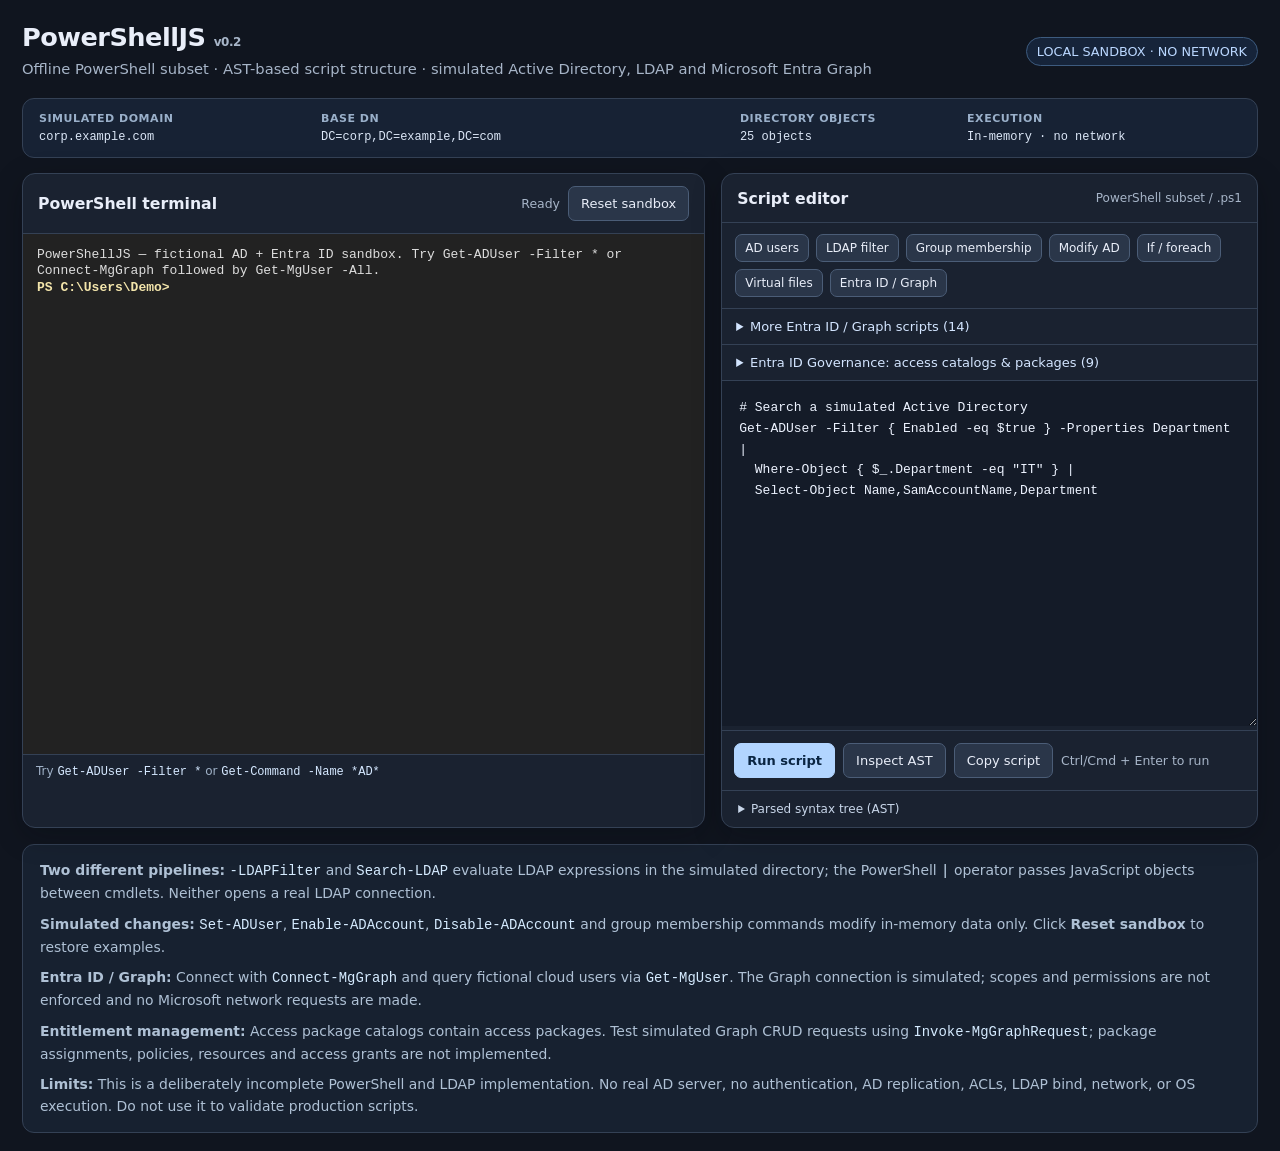
==== commit a519417f: "Access catalog + Access package CRUD" ====
--- a/index.html
+++ b/index.html
@@ -67,6 +67,24 @@
           <button type="button" data-example="graphAppRegistration" title="Register application">Register application</button>
         </nav>
       </details>
+      <details class="graph-library" id="governance-library">
+        <summary>Entra ID Governance: access catalogs &amp; packages (9)</summary>
+        <div class="graph-library-label">Read-only Graph API examples</div>
+        <nav class="sample-bar" aria-label="Entitlement management read examples">
+          <button type="button" data-example="govCatalogRead">List catalogs</button>
+          <button type="button" data-example="govPackageRead">List access packages</button>
+        </nav>
+        <div class="graph-library-label">Changes fictional tenant data — Reset sandbox restores it</div>
+        <nav class="sample-bar" aria-label="Entitlement management CRUD examples">
+          <button type="button" data-example="govCatalogCreate">Create catalog</button>
+          <button type="button" data-example="govCatalogUpdate">Update catalog</button>
+          <button type="button" data-example="govCatalogDelete">Delete temporary catalog</button>
+          <button type="button" data-example="govPackageCreate">Create access package</button>
+          <button type="button" data-example="govPackageUpdate">Update access package</button>
+          <button type="button" data-example="govPackageDelete">Delete temporary package</button>
+          <button type="button" data-example="govLifecycle">Full package lifecycle</button>
+        </nav>
+      </details>
       <label class="sr-only" for="script">PowerShell script source</label>
       <textarea id="script" class="editor" spellcheck="false" autocomplete="off"># Search a simulated Active Directory
 Get-ADUser -Filter { Enabled -eq $true } -Properties Department |
@@ -80,6 +98,7 @@
     <p><strong>Two different pipelines:</strong> <code>-LDAPFilter</code> and <code>Search-LDAP</code> evaluate LDAP expressions in the simulated directory; the PowerShell <code>|</code> operator passes JavaScript objects between cmdlets. Neither opens a real LDAP connection.</p>
     <p><strong>Simulated changes:</strong> <code>Set-ADUser</code>, <code>Enable-ADAccount</code>, <code>Disable-ADAccount</code> and group membership commands modify in-memory data only. Click <strong>Reset sandbox</strong> to restore examples.</p>
     <p><strong>Entra ID / Graph:</strong> Connect with <code>Connect-MgGraph</code> and query fictional cloud users via <code>Get-MgUser</code>. The Graph connection is simulated; scopes and permissions are not enforced and no Microsoft network requests are made.</p>
+    <p><strong>Entitlement management:</strong> Access package catalogs contain access packages. Test simulated Graph CRUD requests using <code>Invoke-MgGraphRequest</code>; package assignments, policies, resources and access grants are not implemented.</p>
     <p><strong>Limits:</strong> This is a deliberately incomplete PowerShell and LDAP implementation. No real AD server, no authentication, AD replication, ACLs, LDAP bind, network, or OS execution. Do not use it to validate production scripts.</p>
   </section>
 </main>
@@ -208,6 +227,72 @@
     "Get-MgServicePrincipal -All | Select-Object displayName,appId"
   ].join("\n")
  });
+ Object.assign(samples, {
+  govCatalogRead: [
+    "# List catalogs and inspect a specific catalog",
+    "Connect-MgGraph -Scopes \"EntitlementManagement.Read.All\"",
+    "Invoke-MgGraphRequest -Method GET -Uri '/v1.0/identityGovernance/entitlementManagement/catalogs?$select=id,displayName,state,catalogType'",
+    "Invoke-MgGraphRequest -Method GET -Uri '/v1.0/identityGovernance/entitlementManagement/catalogs/f0000000-0000-4000-8000-000000001002?$expand=accessPackages'",
+  ].join("\n"),
+  govPackageRead: [
+    "# Find the access packages in a catalog and expand their parent catalogs",
+    "Connect-MgGraph -Scopes \"EntitlementManagement.Read.All\"",
+    "Invoke-MgGraphRequest -Method GET -Uri '/v1.0/identityGovernance/entitlementManagement/accessPackages?%24filter=catalogId%20eq%20%27f0000000-0000-4000-8000-000000001002%27'",
+    "Invoke-MgGraphRequest -Method GET -Uri '/v1.0/identityGovernance/entitlementManagement/accessPackages/f0000000-0000-4000-8000-000000001101?$expand=catalog'",
+  ].join("\n"),
+  govCatalogCreate: [
+    "# POST a fictional user-managed catalog; save the new ID",
+    "Connect-MgGraph -Scopes \"EntitlementManagement.ReadWrite.All\"",
+    "$catalog = Invoke-MgGraphRequest -Method POST -Uri '/v1.0/identityGovernance/entitlementManagement/catalogs' -Body '{\"displayName\":\"HR Lifecycle\",\"description\":\"Fictional HR entitlements\",\"state\":\"published\",\"isExternallyVisible\":false}'",
+    "$catalog",
+    "Invoke-MgGraphRequest -Method GET -Uri \"/v1.0/identityGovernance/entitlementManagement/catalogs/$catalog.id\"",
+  ].join("\n"),
+  govCatalogUpdate: [
+    "# PATCH the fictional Engineering catalog (Reset sandbox restores it)",
+    "Connect-MgGraph -Scopes \"EntitlementManagement.ReadWrite.All\"",
+    "Invoke-MgGraphRequest -Method PATCH -Uri '/v1.0/identityGovernance/entitlementManagement/catalogs/f0000000-0000-4000-8000-000000001002' -Body '{\"description\":\"Engineering access curated by IGA\",\"isExternallyVisible\":true}'",
+    "Invoke-MgGraphRequest -Method GET -Uri '/v1.0/identityGovernance/entitlementManagement/catalogs/f0000000-0000-4000-8000-000000001002'",
+  ].join("\n"),
+  govCatalogDelete: [
+    "# Create a temporary catalog, then DELETE the returned ID",
+    "Connect-MgGraph -Scopes \"EntitlementManagement.ReadWrite.All\"",
+    "$catalog = Invoke-MgGraphRequest -Method POST -Uri '/v1.0/identityGovernance/entitlementManagement/catalogs' -Body '{\"displayName\":\"Temporary Catalog\",\"description\":\"Delete-me demo\"}'",
+    "$catalog",
+    "Invoke-MgGraphRequest -Method DELETE -Uri \"/v1.0/identityGovernance/entitlementManagement/catalogs/$catalog.id\"",
+    "Invoke-MgGraphRequest -Method GET -Uri '/v1.0/identityGovernance/entitlementManagement/catalogs?$select=id,displayName'",
+  ].join("\n"),
+  govPackageCreate: [
+    "# POST a package linked to the built-in General catalog",
+    "Connect-MgGraph -Scopes \"EntitlementManagement.ReadWrite.All\"",
+    "$package = Invoke-MgGraphRequest -Method POST -Uri '/v1.0/identityGovernance/entitlementManagement/accessPackages' -Body '{\"displayName\":\"HR Basic Access\",\"description\":\"Demo access bundle\",\"isHidden\":false,\"catalog\":{\"id\":\"f0000000-0000-4000-8000-000000001001\"}}'",
+    "$package",
+    "Invoke-MgGraphRequest -Method GET -Uri \"/v1.0/identityGovernance/entitlementManagement/accessPackages/$package.id?%24expand=catalog\"",
+  ].join("\n"),
+  govPackageUpdate: [
+    "# PATCH an existing package; catalog linkage is immutable",
+    "Connect-MgGraph -Scopes \"EntitlementManagement.ReadWrite.All\"",
+    "Invoke-MgGraphRequest -Method PATCH -Uri '/v1.0/identityGovernance/entitlementManagement/accessPackages/f0000000-0000-4000-8000-000000001101' -Body '{\"description\":\"Revised engineering starter access\",\"isHidden\":true}'",
+    "Invoke-MgGraphRequest -Method GET -Uri '/v1.0/identityGovernance/entitlementManagement/accessPackages/f0000000-0000-4000-8000-000000001101?$select=id,displayName,isHidden,description'",
+  ].join("\n"),
+  govPackageDelete: [
+    "# Create then remove a transient package using its returned ID",
+    "Connect-MgGraph -Scopes \"EntitlementManagement.ReadWrite.All\"",
+    "$package = Invoke-MgGraphRequest -Method POST -Uri '/v1.0/identityGovernance/entitlementManagement/accessPackages' -Body '{\"displayName\":\"Temporary Package\",\"catalog\":{\"id\":\"f0000000-0000-4000-8000-000000001002\"}}'",
+    "$package",
+    "Invoke-MgGraphRequest -Method DELETE -Uri \"/v1.0/identityGovernance/entitlementManagement/accessPackages/$package.id\"",
+    "Invoke-MgGraphRequest -Method GET -Uri '/v1.0/identityGovernance/entitlementManagement/accessPackages?%24filter=catalogId%20eq%20%27f0000000-0000-4000-8000-000000001002%27'",
+  ].join("\n"),
+  govLifecycle: [
+    "# Full package lifecycle: POST -> GET -> PATCH -> GET -> DELETE",
+    "Connect-MgGraph -Scopes \"EntitlementManagement.ReadWrite.All\"",
+    "$package = Invoke-MgGraphRequest -Method POST -Uri '/v1.0/identityGovernance/entitlementManagement/accessPackages' -Body '{\"displayName\":\"Lifecycle Example\",\"catalog\":{\"id\":\"f0000000-0000-4000-8000-000000001002\"}}'",
+    "Invoke-MgGraphRequest -Method GET -Uri \"/v1.0/identityGovernance/entitlementManagement/accessPackages/$package.id\"",
+    "Invoke-MgGraphRequest -Method PATCH -Uri \"/v1.0/identityGovernance/entitlementManagement/accessPackages/$package.id\" -Body '{\"description\":\"Reviewed by the IGA team\",\"isHidden\":true}'",
+    "Invoke-MgGraphRequest -Method GET -Uri \"/v1.0/identityGovernance/entitlementManagement/accessPackages/$package.id\"",
+    "Invoke-MgGraphRequest -Method DELETE -Uri \"/v1.0/identityGovernance/entitlementManagement/accessPackages/$package.id\"",
+    "Invoke-MgGraphRequest -Method GET -Uri '/v1.0/identityGovernance/entitlementManagement/accessPackages?%24filter=displayName%20eq%20%27Lifecycle%20Example%27'",
+  ].join("\n")
+ });
  function refreshStats(){entryCount.textContent=adapter.engine.session.directory.all().length+' objects';}
  document.getElementById('run').addEventListener('click',async()=>{await adapter.submit(editor.value);refreshStats();});
  document.getElementById('reset').addEventListener('click',async()=>{await adapter.reset();refreshStats();});
